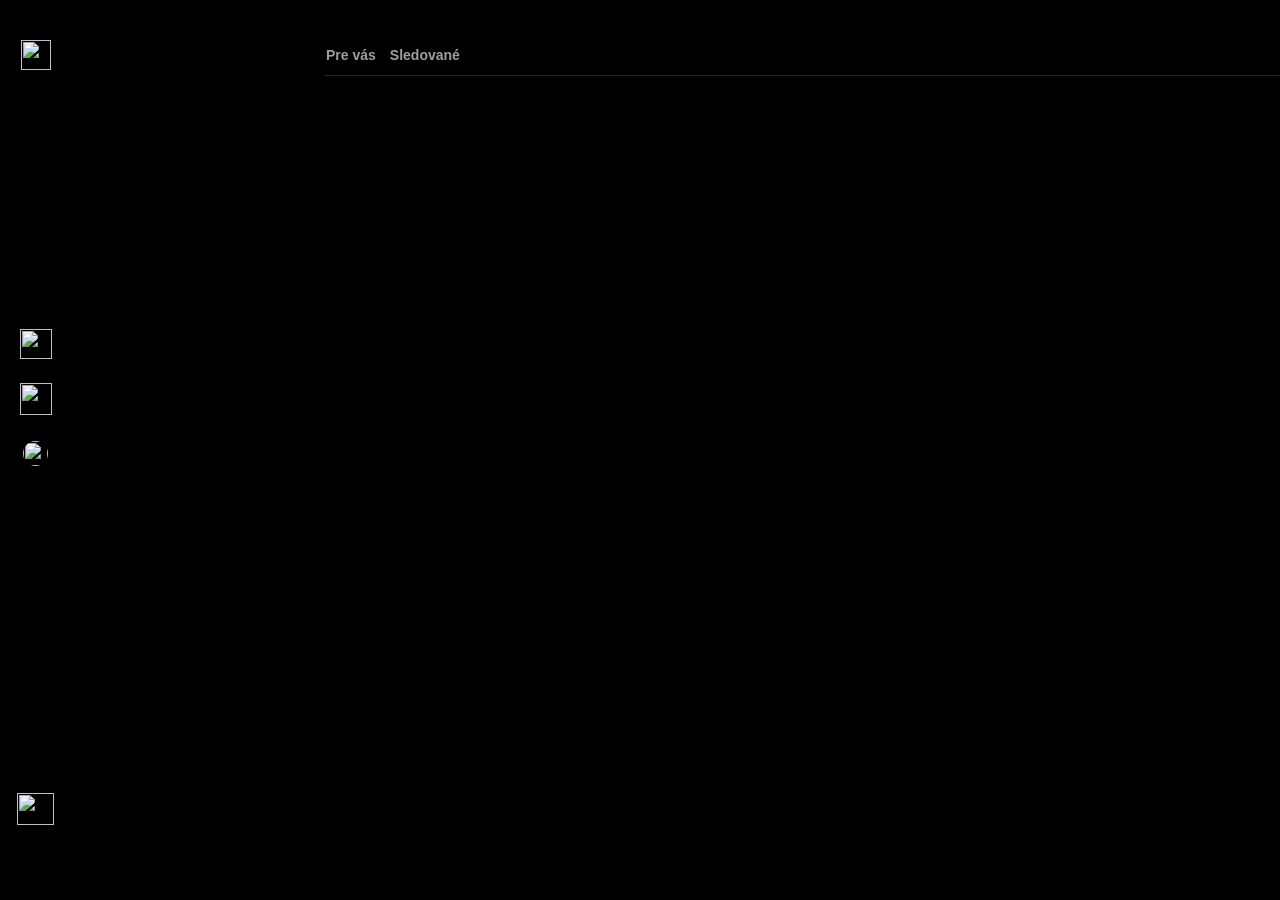
==== index.html @ fa31d8fb "Presun suborov" ====
<!DOCTYPE html>
<html lang="en">

<head>
    <meta charset="UTF-8">
    <meta name="viewport" content="width=device-width, initial-scale=1.0">
    <title>Instagram</title>
    <link rel="stylesheet" href="style.css">
</head>

<body style="background-color: black;">
    <div class="vrchnypanel">
        <img class="instagram" src="instagram.png" alt="">
        <div class="text">
            <b class="text1">Pre vás</b>
            <b class="text2">Sledované</b>
        </div>
    </div>
    <div class="line"></div>
    <div class="lavypanel">
        <div class="houseback">
            <img class="house" src="house.png" alt="">
        </div>
        <a href="spravy.html">
            <div class="spravyback">
                <img class="spravy" src="spravy.png" alt="">
            </div>
        </a>
        <a href="pfp.html">
            <div class="pfpback">
                <img class="pfp" src="pfp.jpg" alt="">
            </div>
        </a>
        <div class="viacback">
            <img class="viac" src="viac.png" alt="">
        </div>
    </div>
</body>

</html>
---- style.css ----
.instagram{
    width: 30px;
    height: 30px;
    padding: 5px;
    cursor: pointer;
    margin-left: 8px;
}
.instagram:hover{
    background-color: #242424;
    border-radius: 10px;
}
.text{
    display: flex;
    gap: 14px;
    font-family: 'Roboto', sans-serif;
    font-size: 14px;
    color: rgb(160, 159, 159);
    margin-left: 70px;
}
.text1, .text2{
    cursor: pointer;
}
.text1:active, .text2:active{
    color: white;
    
}
.vrchnypanel{
    display: flex;
    align-items: center;
    gap: 200px;
    margin-top: 35px;
}
.house{
    width: 32px;
    height: 30px;
}
.houseback{
    width: 35px;
    height: 35px;
    border-radius: 50%;
    display: flex;
    align-items: center;
    justify-content: center;
}
.houseback:hover{
    background-color: #242424;
}
.spravy{
    width: 32px;
    height: 32px;
}
.spravyback{
    width: 35px;
    height: 35px;
    border-radius: 50%;
    display: flex;
    align-items: center;
    justify-content: center;
}
.spravyback:hover{
    background-color: #242424;
}
.pfp{
    border-radius: 50%;
    width: 25px;
    height: 25px;
}
.pfpback{
    width: 35px;
    height: 35px;
    border-radius: 50%;
    display: flex;
    align-items: center;
    justify-content: center;
}
.pfpback:hover{
    background-color: #242424;
}
.viac{
    width: 37px;
    height: 32px;
}
.viacback{
    width: 35px;
    height: 35px;
    border-radius: 50%;
    display: flex;
    align-items: center;
    justify-content: center;
    margin-top: 300px;
}
.viacback:hover{
    background-color: #242424;
}
.lavypanel{
    display: flex;
    flex-direction: column;
    align-items: flex-start;
    margin-left: 10px;
    gap: 20px;
    margin-top: 250px;
}
.house, .spravy, .pfp, .viac{
    cursor: pointer;
}
.line{
    background-color: #242424;
    width: 1100px;
    height: 1px;
    margin-left: 317px;
}
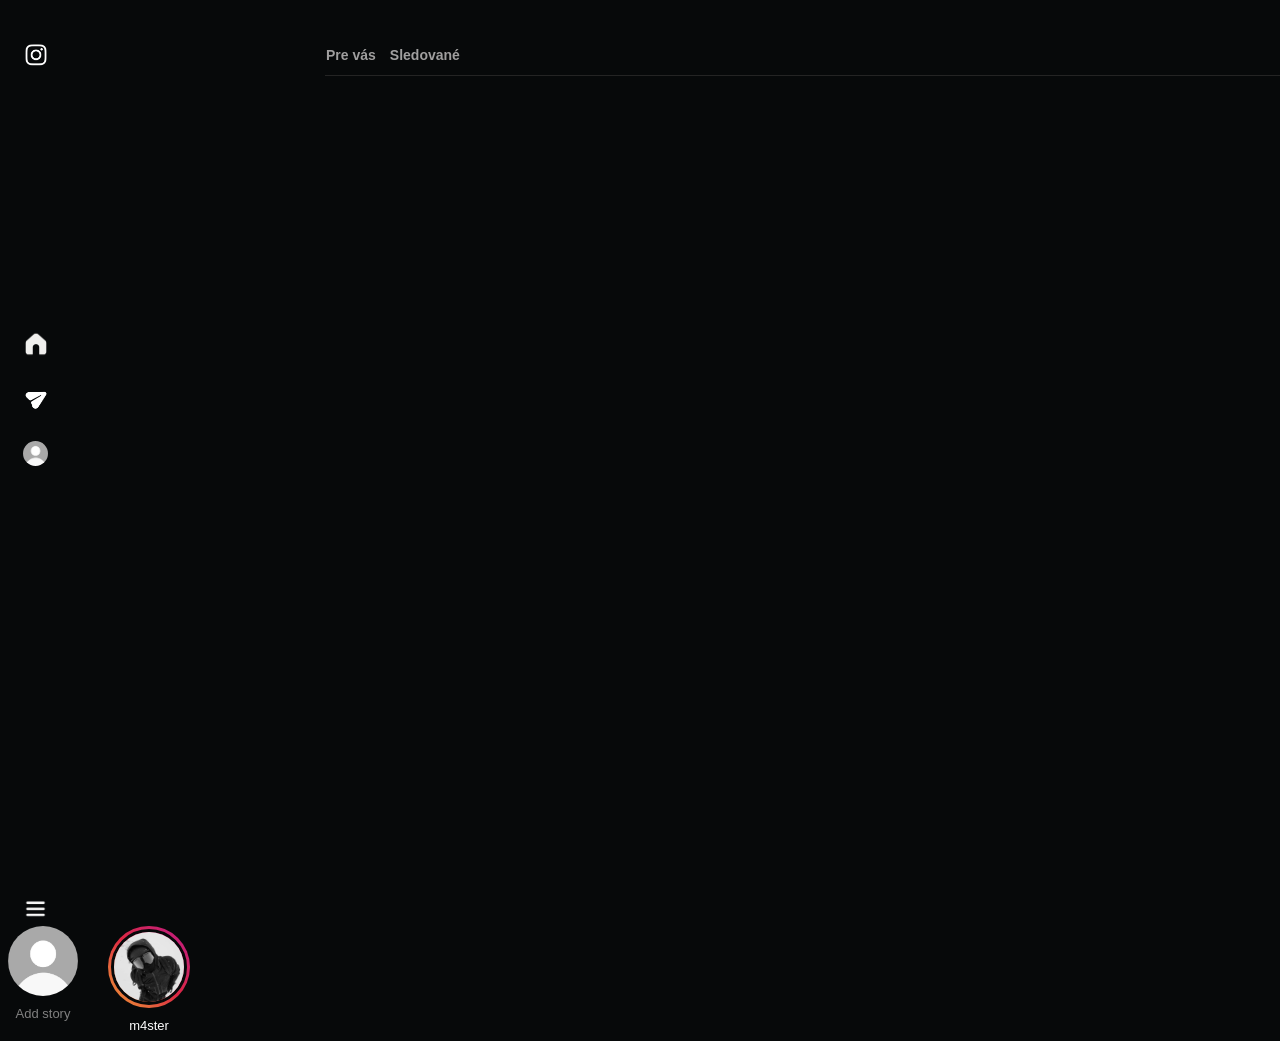
==== commit 23d5c069: "Stories zaciatok" ====
--- a/index.html
+++ b/index.html
@@ -8,7 +8,7 @@
     <link rel="stylesheet" href="style.css">
 </head>
 
-<body style="background-color: black;">
+<body style="background-color: #07090a;">
     <div class="vrchnypanel">
         <img class="instagram" src="instagram.png" alt="">
         <div class="text">
@@ -35,6 +35,18 @@
             <img class="viac" src="viac.png" alt="">
         </div>
     </div>
+    <div class="stories">
+        <div class="user1">
+            <img class="user1-pfp" src="pfp.jpg" alt="PFP">
+            <div class="user1-name">Add story</div>
+        </div>
+        <div class="user2">
+            <div class="user2-ring">
+                <img class="user2-pfp" src="pfp2.jpg" alt="PFP">
+            </div>
+            <div class="user2-name">m4ster</div>
+        </div>
+    </div>
 </body>
 
 </html>
--- a/style.css
+++ b/style.css
@@ -87,7 +87,7 @@
     display: flex;
     align-items: center;
     justify-content: center;
-    margin-top: 300px;
+    margin-top: 400px;
 }
 .viacback:hover{
     background-color: #242424;
@@ -108,4 +108,48 @@
     width: 1100px;
     height: 1px;
     margin-left: 317px;
+}
+.stories{
+    display: flex;
+    gap: 30px;
+}
+.user1{
+    display: flex;
+    flex-direction: column;
+    align-items: center;
+    gap: 10px;
+}
+.user1-pfp{
+    width: 70px;
+    height: 70px;
+    border-radius: 50%;
+}
+.user1-name{
+    color: grey;
+    font-family: 'Roboto', sans-serif;
+    font-size: 13px;
+}
+.user2{
+    display: flex;
+    flex-direction: column;
+    align-items: center;
+    gap: 10px;
+}
+.user2-pfp{
+    width: 70px;
+    height: 70px;
+    border-radius: 50%;
+    border: #07090a 3px solid;
+}
+.user2-ring{
+    display: flex;
+    border-radius: 50%;
+    align-items: center;
+    border: 3px solid transparent;
+    background: linear-gradient(45deg, #f09433, #e6683c, #dc2743, #cc2366, #bc1888) border-box;
+}
+.user2-name{
+    color: white;
+    font-family: 'Roboto', sans-serif;
+    font-size: 13px;
 }
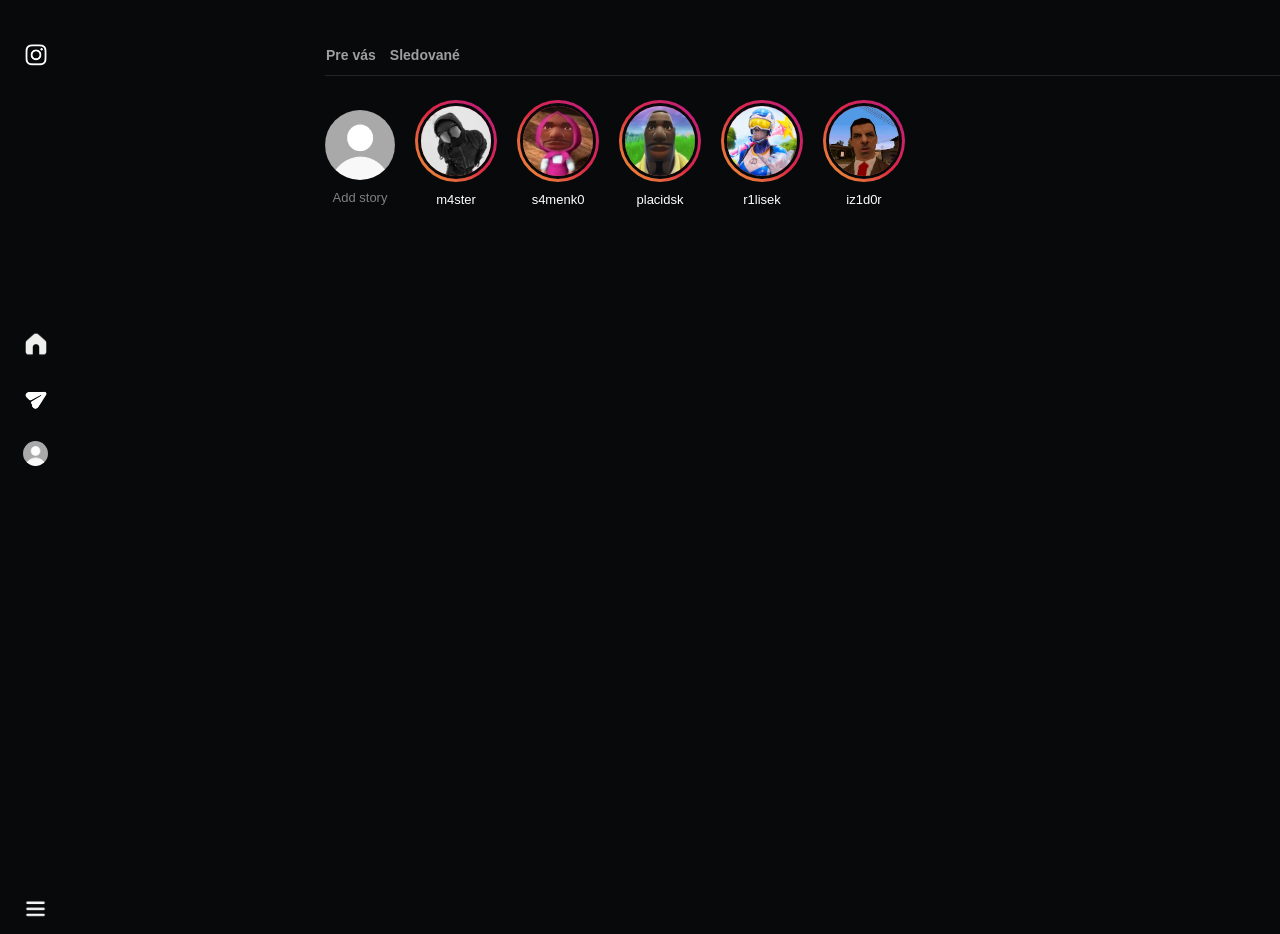
==== commit a639e63d: "Pridanie stories" ====
--- a/index.html
+++ b/index.html
@@ -46,6 +46,30 @@
             </div>
             <div class="user2-name">m4ster</div>
         </div>
+        <div class="user3">
+            <div class="user3-ring">
+                <img class="user3-pfp" src="pfp3.jpg" alt="PFP">
+            </div>
+            <div class="user3-name">s4menk0</div>
+        </div>
+        <div class="user4">
+            <div class="user4-ring">
+                <img class="user4-pfp" src="pfp4.jpg" alt="PFP">
+            </div>
+            <div class="user4-name">placidsk</div>
+        </div>
+        <div class="user5">
+            <div class="user5-ring">
+                <img class="user5-pfp" src="pfp5.jpg" alt="PFP">
+            </div>
+            <div class="user5-name">r1lisek</div>
+        </div>
+        <div class="user6">
+            <div class="user6-ring">
+                <img class="user6-pfp" src="pfp6.jpg" alt="PFP">
+            </div>
+            <div class="user6-name">iz1d0r</div>
+        </div>
     </div>
 </body>
 
--- a/style.css
+++ b/style.css
@@ -111,13 +111,17 @@
 }
 .stories{
     display: flex;
-    gap: 30px;
+    gap: 20px;
+    position: absolute;
+    left: 325px;
+    top: 100px;
 }
 .user1{
     display: flex;
     flex-direction: column;
     align-items: center;
     gap: 10px;
+    margin-top: 10px;
 }
 .user1-pfp{
     width: 70px;
@@ -129,26 +133,32 @@
     font-family: 'Roboto', sans-serif;
     font-size: 13px;
 }
-.user2{
+.user2, .user3, .user4, .user5, .user6{
     display: flex;
     flex-direction: column;
     align-items: center;
     gap: 10px;
+    cursor: pointer;
 }
-.user2-pfp{
+.user2:active, .user3:active, .user4:active, .user5:active, .user6:active{
+    transform: scale(0.95);
+}
+.user2-pfp, .user3-pfp, .user4-pfp, .user5-pfp, .user6-pfp{
     width: 70px;
     height: 70px;
     border-radius: 50%;
     border: #07090a 3px solid;
 }
-.user2-ring{
+.user2-ring, .user3-ring, .user4-ring, .user5-ring, .user6-ring{
     display: flex;
     border-radius: 50%;
     align-items: center;
     border: 3px solid transparent;
     background: linear-gradient(45deg, #f09433, #e6683c, #dc2743, #cc2366, #bc1888) border-box;
+    transition: transform 0.1s ease-in-out;
 }
-.user2-name{
+
+.user2-name, .user3-name, .user4-name, .user5-name, .user6-name{
     color: white;
     font-family: 'Roboto', sans-serif;
     font-size: 13px;
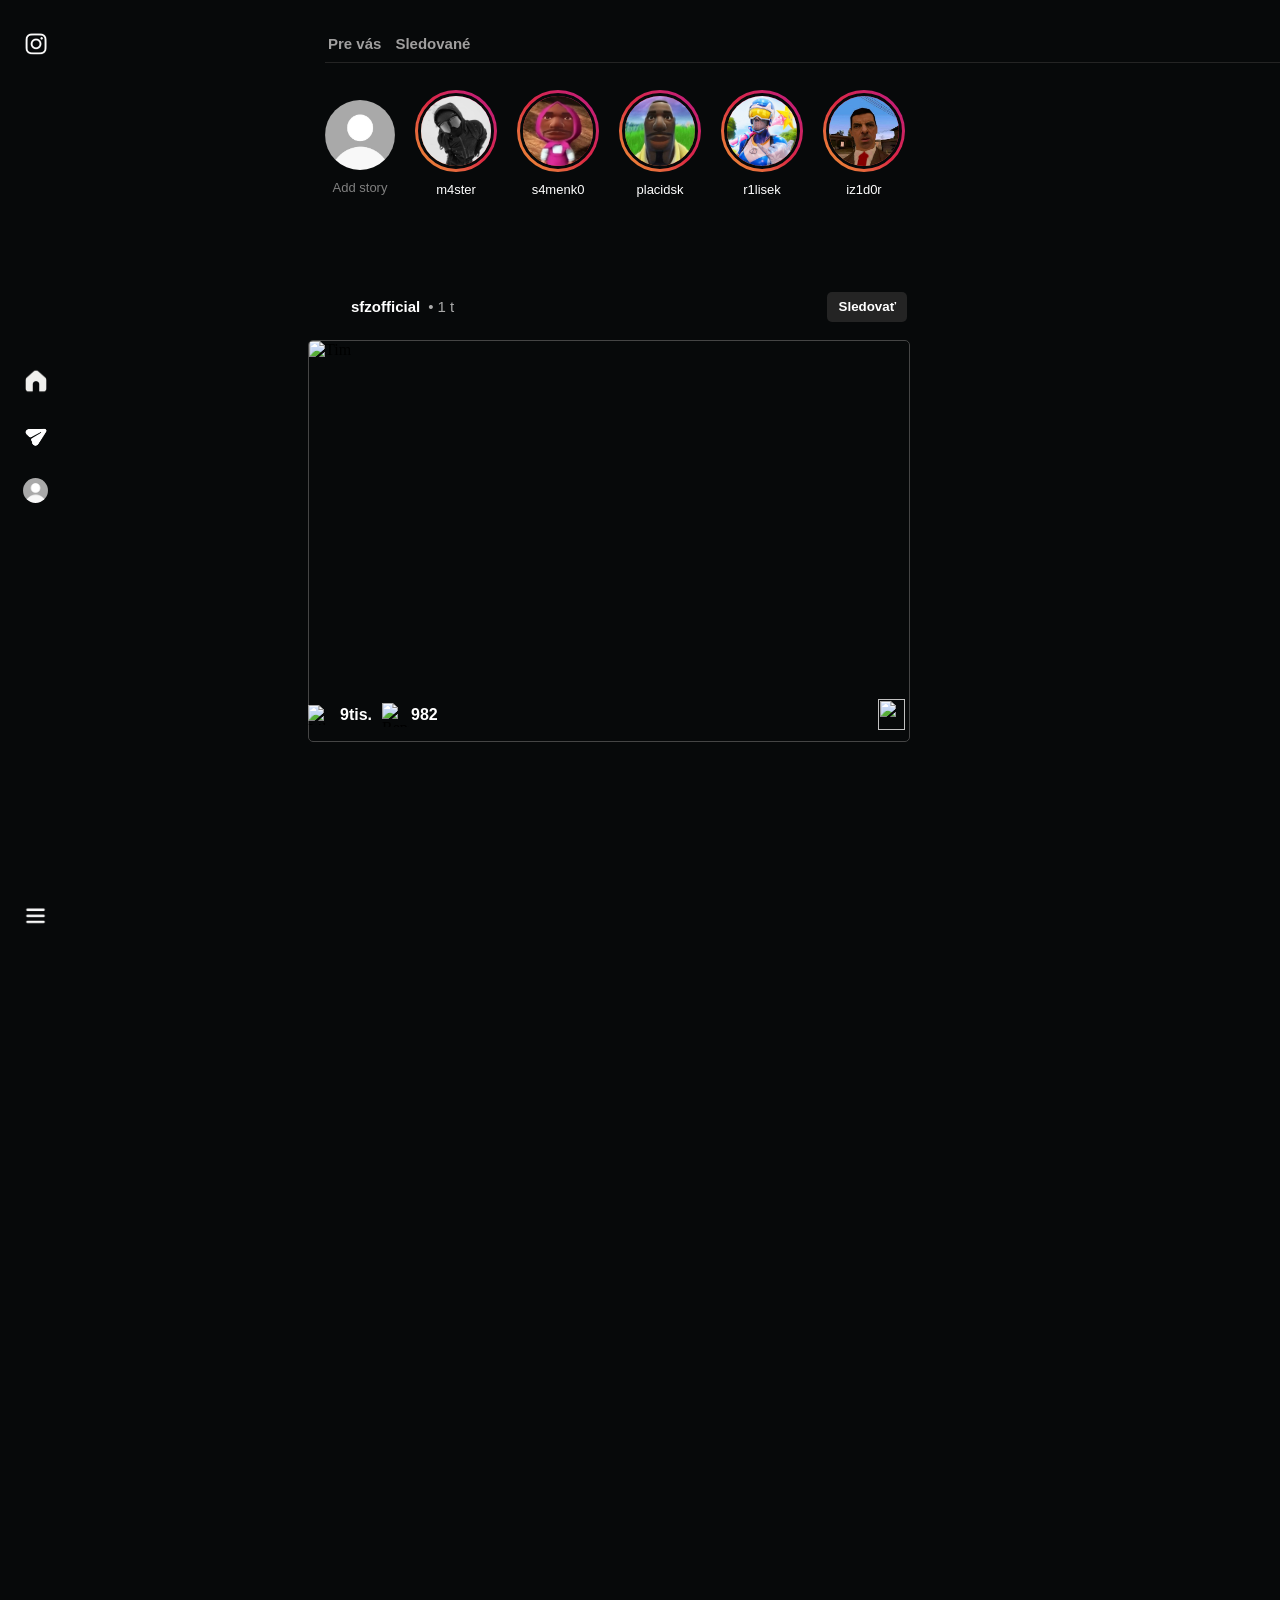
==== commit c0132fd3: "Pridanie prveho postu" ====
--- a/index.html
+++ b/index.html
@@ -9,68 +9,96 @@
 </head>
 
 <body style="background-color: #07090a;">
-    <div class="vrchnypanel">
-        <img class="instagram" src="instagram.png" alt="">
-        <div class="text">
-            <b class="text1">Pre vás</b>
-            <b class="text2">Sledované</b>
+    <div class="page-container">
+        <div class="vrchnypanel">
+            <img class="instagram" src="instagram.png" alt="">
+            <div class="text">
+                <b class="text1">Pre vás</b>
+                <b class="text2">Sledované</b>
+            </div>
+        </div>
+        <div class="line"></div>
+        <div class="lavypanel">
+            <div class="houseback">
+                <img class="house" src="house.png" alt="">
+            </div>
+            <a href="spravy.html">
+                <div class="spravyback">
+                    <img class="spravy" src="spravy.png" alt="">
+                </div>
+            </a>
+            <a href="pfp.html">
+                <div class="pfpback">
+                    <img class="pfp" src="pfp.jpg" alt="">
+                </div>
+            </a>
+            <div class="viacback">
+                <img class="viac" src="viac.png" alt="">
+            </div>
+        </div>
+        <div class="stories">
+            <div class="user1">
+                <img class="user1-pfp" src="pfp.jpg" alt="PFP">
+                <div class="user1-name">Add story</div>
+            </div>
+            <div class="user2">
+                <div class="user2-ring">
+                    <img class="user2-pfp" src="pfp2.jpg" alt="PFP">
+                </div>
+                <div class="user2-name">m4ster</div>
+            </div>
+            <div class="user3">
+                <div class="user3-ring">
+                    <img class="user3-pfp" src="pfp3.jpg" alt="PFP">
+                </div>
+                <div class="user3-name">s4menk0</div>
+            </div>
+            <div class="user4">
+                <div class="user4-ring">
+                    <img class="user4-pfp" src="pfp4.jpg" alt="PFP">
+                </div>
+                <div class="user4-name">placidsk</div>
+            </div>
+            <div class="user5">
+                <div class="user5-ring">
+                    <img class="user5-pfp" src="pfp5.jpg" alt="PFP">
+                </div>
+                <div class="user5-name">r1lisek</div>
+            </div>
+            <div class="user6">
+                <div class="user6-ring">
+                    <img class="user6-pfp" src="pfp6.jpg" alt="PFP">
+                </div>
+                <div class="user6-name">iz1d0r</div>
+            </div>
+        </div>
+        <div class="stred">
+            <img class="post" src="tim.jpeg" alt="Tim">
+            <div class="postpanel1">
+                <img class="post-pfp" src="sklogo.png" alt="">
+                <p class="post-name" >sfzofficial</p>
+                <p class="post-time">• 1 t</p>
+                <div class="button">
+                    <button class="follow">Sledovať</button>
+                </div>
+                
+            </div>
+            <div class="postpanel2">
+                <div class="like-back">
+                    <img class="like" src="srdce.png" alt="Like">
+                    <b class="like-text" >9tis.</b>
+                </div>
+                <div class="repost-back">
+                    <img class="repost" src="repost.png" alt="Repost">
+                    <b class="repost-text">982</b>
+                </div>
+                <div class="save-back">
+                    <img class="save" src="save.png" alt="">
+                </div>
+            </div>
         </div>
     </div>
-    <div class="line"></div>
-    <div class="lavypanel">
-        <div class="houseback">
-            <img class="house" src="house.png" alt="">
-        </div>
-        <a href="spravy.html">
-            <div class="spravyback">
-                <img class="spravy" src="spravy.png" alt="">
-            </div>
-        </a>
-        <a href="pfp.html">
-            <div class="pfpback">
-                <img class="pfp" src="pfp.jpg" alt="">
-            </div>
-        </a>
-        <div class="viacback">
-            <img class="viac" src="viac.png" alt="">
-        </div>
-    </div>
-    <div class="stories">
-        <div class="user1">
-            <img class="user1-pfp" src="pfp.jpg" alt="PFP">
-            <div class="user1-name">Add story</div>
-        </div>
-        <div class="user2">
-            <div class="user2-ring">
-                <img class="user2-pfp" src="pfp2.jpg" alt="PFP">
-            </div>
-            <div class="user2-name">m4ster</div>
-        </div>
-        <div class="user3">
-            <div class="user3-ring">
-                <img class="user3-pfp" src="pfp3.jpg" alt="PFP">
-            </div>
-            <div class="user3-name">s4menk0</div>
-        </div>
-        <div class="user4">
-            <div class="user4-ring">
-                <img class="user4-pfp" src="pfp4.jpg" alt="PFP">
-            </div>
-            <div class="user4-name">placidsk</div>
-        </div>
-        <div class="user5">
-            <div class="user5-ring">
-                <img class="user5-pfp" src="pfp5.jpg" alt="PFP">
-            </div>
-            <div class="user5-name">r1lisek</div>
-        </div>
-        <div class="user6">
-            <div class="user6-ring">
-                <img class="user6-pfp" src="pfp6.jpg" alt="PFP">
-            </div>
-            <div class="user6-name">iz1d0r</div>
-        </div>
-    </div>
+    <div class="scrool"></div>
 </body>
 
 </html>
--- a/style.css
+++ b/style.css
@@ -1,4 +1,5 @@
 .instagram{
+    position: fixed;
     width: 30px;
     height: 30px;
     padding: 5px;
@@ -13,9 +14,9 @@
     display: flex;
     gap: 14px;
     font-family: 'Roboto', sans-serif;
-    font-size: 14px;
+    font-size: 15px;
     color: rgb(160, 159, 159);
-    margin-left: 70px;
+    margin-left: 320px;
 }
 .text1, .text2{
     cursor: pointer;
@@ -87,18 +88,19 @@
     display: flex;
     align-items: center;
     justify-content: center;
-    margin-top: 400px;
+    margin-top: 370px;
 }
 .viacback:hover{
     background-color: #242424;
 }
 .lavypanel{
+    position: fixed;
     display: flex;
     flex-direction: column;
     align-items: flex-start;
     margin-left: 10px;
     gap: 20px;
-    margin-top: 250px;
+    margin-top: 300px;
 }
 .house, .spravy, .pfp, .viac{
     cursor: pointer;
@@ -108,13 +110,14 @@
     width: 1100px;
     height: 1px;
     margin-left: 317px;
+    margin-top: 10px;
 }
 .stories{
     display: flex;
     gap: 20px;
     position: absolute;
     left: 325px;
-    top: 100px;
+    top: 90px;
 }
 .user1{
     display: flex;
@@ -162,4 +165,121 @@
     color: white;
     font-family: 'Roboto', sans-serif;
     font-size: 13px;
-}+}
+.stred{
+    display: flex;
+    margin-top: 220px;
+    margin-left: 300px;
+    flex-direction: column-reverse;
+    gap: 10px;
+
+}
+.post{
+    width: 600px;
+    height: 400px;
+    border: rgb(69, 69, 69) 1px solid;
+    border-radius: 5px;
+}
+.postpanel1{
+    display: flex;
+    align-items: center;
+    gap: 8px;
+}
+.post-pfp{
+    width: 35px;
+}
+.post-name{
+    color: white;
+    font-family: 'Roboto', sans-serif;
+    font-size: 15px;
+    font-weight: 600;
+}
+.post-time{
+    color: darkgrey;
+    font-family: 'Roboto', sans-serif;
+    font-size: 15px;
+    font-weight: 500;
+}
+.follow{
+    width: 80px;
+    height: 30px;
+    margin-left: 365px;
+    border: none;
+    border-radius: 5px;
+    color: white;
+    background-color: #242424;
+    font-family: 'Roboto', sans-serif;
+    font-weight: bold;
+    cursor: pointer;
+}
+.follow:hover{
+    background-color: #393939;
+}
+.scrool{
+    height: 1000px;
+}
+.postpanel2{
+    display: flex;
+    align-items: center;
+    width: 600px;
+    position: absolute;
+    bottom: 170px;
+    gap: 10px;
+}
+.like{
+    width: 30px;
+    height: 20px;
+}
+.like-text{
+    color: white;
+    font-family: 'Roboto', sans-serif;
+    margin-top: 1px;
+}
+.like-back{
+    display: flex;
+    align-items: center;
+    gap: 2px;
+    cursor: pointer;
+}
+.like:hover{
+    transform: scale(1.1);
+}
+.like:active{
+    transform: scale(0.95);
+}
+.repost{
+    width: 27px;
+    height: 24px;
+}
+.repost-text{
+    color: white;
+    font-family: 'Roboto', sans-serif;
+    margin-top: 1px;
+}
+.repost-back{
+    display: flex;
+    align-items: center;
+    gap: 2px;
+    cursor: pointer;
+}
+.repost:hover{
+    transform: scale(1.1);
+}
+.repost:active{
+    transform: scale(0.95);
+}
+.save{
+    width: 27px;
+    height: 31px;
+}
+.save-back{
+    display: flex;
+    margin-left: 430px;
+    cursor: pointer;
+}
+.save:hover{
+    transform: scale(1.1);
+}
+.save:active{
+    transform: scale(0.95);
+}
